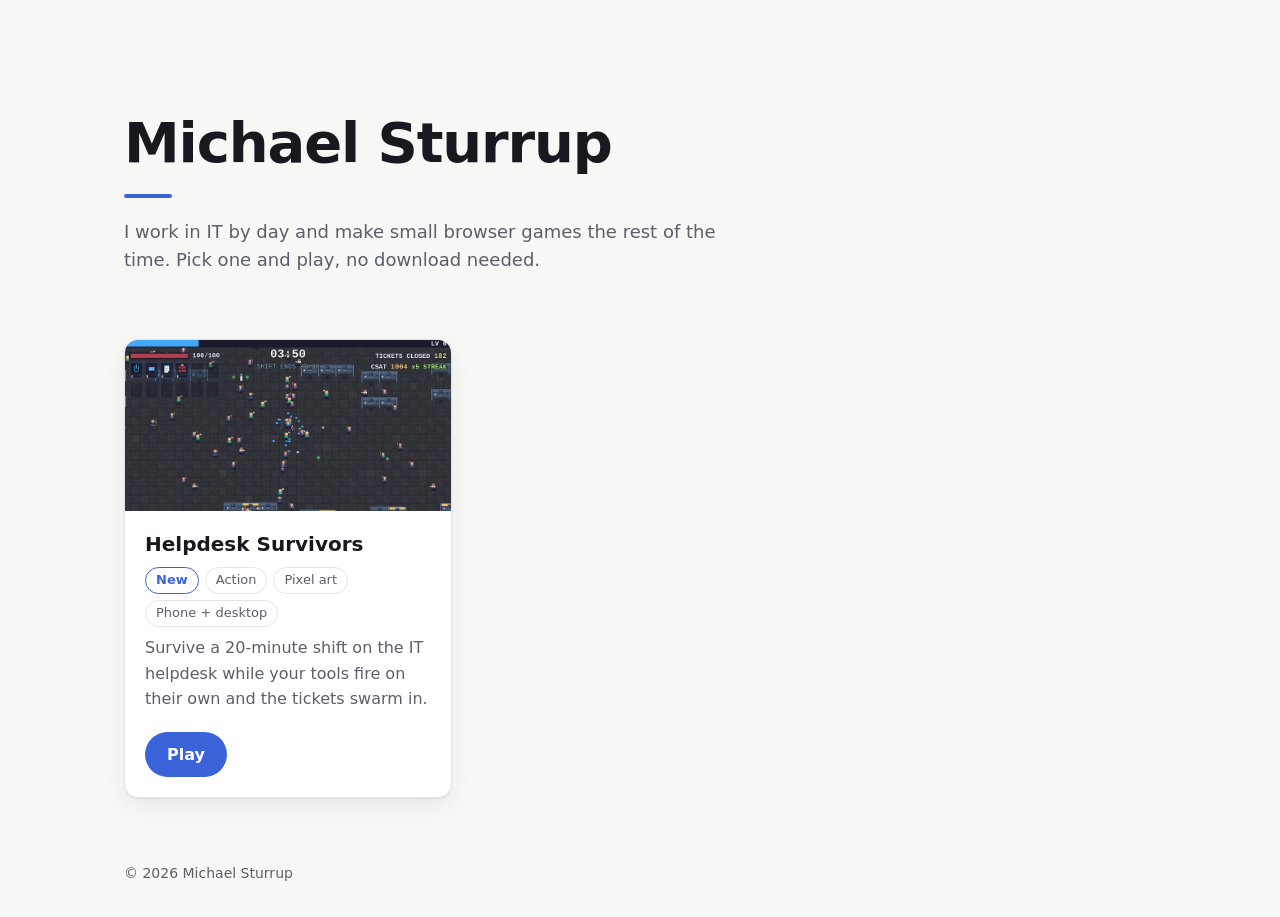
==== index.html @ d241abc6 "Game portal landing page for michaelsturrup.com Cards are built from games.json; README explains add" ====
<!doctype html>
<html lang="en">
<head>
  <meta charset="utf-8">
  <meta name="viewport" content="width=device-width, initial-scale=1">
  <meta http-equiv="Content-Security-Policy" content="default-src 'self'; img-src 'self'; style-src 'self'; script-src 'self'; connect-src 'self'; object-src 'none'; base-uri 'none'; form-action 'none'">
  <title>Michael Sturrup · Games</title>
  <meta name="description" content="Small browser games by Michael Sturrup. Pick one and play, no download needed.">
  <link rel="canonical" href="https://michaelsturrup.com/">
  <meta name="color-scheme" content="light dark">
  <meta name="theme-color" content="#f7f7f5" media="(prefers-color-scheme: light)">
  <meta name="theme-color" content="#121419" media="(prefers-color-scheme: dark)">
  <link rel="icon" href="/favicon.svg" type="image/svg+xml">
  <link rel="apple-touch-icon" href="/apple-touch-icon.png">

  <meta property="og:type" content="website">
  <meta property="og:site_name" content="Michael Sturrup">
  <meta property="og:title" content="Michael Sturrup · Games">
  <meta property="og:description" content="Small browser games by Michael Sturrup. Pick one and play, no download needed.">
  <meta property="og:url" content="https://michaelsturrup.com/">
  <meta property="og:image" content="https://michaelsturrup.com/og-image.jpg">
  <meta property="og:image:width" content="1200">
  <meta property="og:image:height" content="630">
  <meta property="og:image:alt" content="Michael Sturrup's games, with a screenshot of Helpdesk Survivors">
  <meta name="twitter:card" content="summary_large_image">
  <meta name="twitter:title" content="Michael Sturrup · Games">
  <meta name="twitter:description" content="Small browser games by Michael Sturrup. Pick one and play, no download needed.">
  <meta name="twitter:image" content="https://michaelsturrup.com/og-image.jpg">

  <link rel="stylesheet" href="/style.css">
  <link rel="preload" href="/games.json" as="fetch" crossorigin>
  <script src="/app.js" defer></script>
</head>
<body>
  <header class="site-header">
    <h1>Michael Sturrup</h1>
    <p class="tagline">I work in IT by day and make small browser games the rest of the time. Pick one and play, no download needed.</p>
  </header>

  <main>
    <h2 class="visually-hidden">Games</h2>
    <ul class="games" id="games" aria-live="polite">
      <!-- app.js fills this from games.json. -->
    </ul>
    <noscript>
      <ul class="games">
        <li class="card">
          <a class="thumb" href="https://game.michaelsturrup.com/" tabindex="-1" aria-hidden="true"><img src="/images/helpdesk-survivors.webp" alt="" width="800" height="420"></a>
          <div class="body">
            <h3>Helpdesk Survivors</h3>
            <p>Survive a 20-minute shift on the IT helpdesk.</p>
            <a class="play" href="https://game.michaelsturrup.com/">Play<span class="visually-hidden"> Helpdesk Survivors</span></a>
          </div>
        </li>
      </ul>
    </noscript>
  </main>

  <footer class="site-footer">
    <p>© <span id="year">2026</span> Michael Sturrup</p>
  </footer>
</body>
</html>
---- style.css ----
/* One accent colour; light and dark follow the device setting. */
:root {
  --bg: #f7f7f5;
  --surface: #ffffff;
  --text: #17191f;
  --muted: #5a5f6b;
  --border: #e3e4e8;
  --accent: #3b63d9;
  --accent-text: #ffffff;
  --shadow: 0 1px 2px rgb(16 18 24 / 6%), 0 8px 24px rgb(16 18 24 / 6%);
  --radius: 14px;
  color-scheme: light dark;
}

@media (prefers-color-scheme: dark) {
  :root {
    --bg: #121419;
    --surface: #1b1e25;
    --text: #eef0f4;
    --muted: #a3a9b6;
    --border: #2c303a;
    --accent: #8aa8ff;
    --accent-text: #0d1220;
    --shadow: none;
  }
}

*, *::before, *::after { box-sizing: border-box; }

html { -webkit-text-size-adjust: 100%; }

body {
  margin: 0;
  background: var(--bg);
  color: var(--text);
  font: 400 1rem/1.6 system-ui, -apple-system, "Segoe UI", Roboto, "Helvetica Neue", Arial, sans-serif;
  display: flex;
  flex-direction: column;
  min-height: 100vh;
  min-height: 100dvh;
}

.site-header, main, .site-footer {
  width: 100%;
  max-width: 1080px;
  margin: 0 auto;
  padding: 0 24px;
}

.site-header { padding-top: clamp(48px, 10vw, 112px); padding-bottom: clamp(32px, 6vw, 64px); }

h1 {
  margin: 0;
  font-size: clamp(2.25rem, 6vw, 3.5rem);
  line-height: 1.1;
  letter-spacing: -0.02em;
}

h1::after {
  content: "";
  display: block;
  width: 48px;
  height: 4px;
  margin-top: 20px;
  border-radius: 2px;
  background: var(--accent);
}

.tagline { margin: 20px 0 0; max-width: 38rem; color: var(--muted); font-size: 1.125rem; }

main { flex: 1; }

.games {
  list-style: none;
  margin: 0;
  padding: 0;
  display: grid;
  grid-template-columns: repeat(auto-fill, minmax(min(100%, 300px), 1fr));
  gap: 24px;
}

.card {
  display: flex;
  flex-direction: column;
  overflow: hidden;
  background: var(--surface);
  border: 1px solid var(--border);
  border-radius: var(--radius);
  box-shadow: var(--shadow);
}

.thumb {
  display: block;
  aspect-ratio: 40 / 21;
  background: var(--border);
  overflow: hidden;
}

.thumb img {
  display: block;
  width: 100%;
  height: 100%;
  object-fit: cover;
  transition: transform 0.25s ease;
}

a.thumb:hover img { transform: scale(1.03); }

.body { display: flex; flex-direction: column; flex: 1; padding: 20px; }

.body h3 { margin: 0; font-size: 1.25rem; line-height: 1.3; }

.body p { margin: 8px 0 20px; color: var(--muted); flex: 1; }

.tags { list-style: none; display: flex; flex-wrap: wrap; gap: 6px; margin: 10px 0 0; padding: 0; }

.tag {
  padding: 2px 10px;
  border: 1px solid var(--border);
  border-radius: 999px;
  color: var(--muted);
  font-size: 0.8125rem;
}

.tag.status { border-color: var(--accent); color: var(--accent); font-weight: 600; }

.play {
  align-self: flex-start;
  display: inline-flex;
  align-items: center;
  gap: 8px;
  min-height: 44px;
  padding: 10px 22px;
  border-radius: 999px;
  background: var(--accent);
  color: var(--accent-text);
  font-weight: 600;
  text-decoration: none;
}

.play:hover { filter: brightness(1.08); }

.play[aria-disabled="true"] {
  background: transparent;
  border: 1px dashed var(--border);
  color: var(--muted);
  cursor: default;
  filter: none;
}

a:focus-visible {
  outline: 3px solid var(--accent);
  outline-offset: 3px;
}

.thumb:focus-visible { outline-offset: -3px; }

.message { color: var(--muted); }

.site-footer { padding-top: 64px; padding-bottom: 32px; color: var(--muted); font-size: 0.875rem; }

.site-footer p { margin: 0; }

.visually-hidden {
  position: absolute !important;
  width: 1px;
  height: 1px;
  overflow: hidden;
  clip: rect(0 0 0 0);
  white-space: nowrap;
}

@media (max-width: 480px) {
  .site-header, main, .site-footer { padding-left: 16px; padding-right: 16px; }
  .games { gap: 16px; }
}

@media (prefers-reduced-motion: reduce) {
  .thumb img { transition: none; }
  a.thumb:hover img { transform: none; }
}

/* 404 page */
.not-found { text-align: left; }
.not-found .play { margin-top: 8px; }
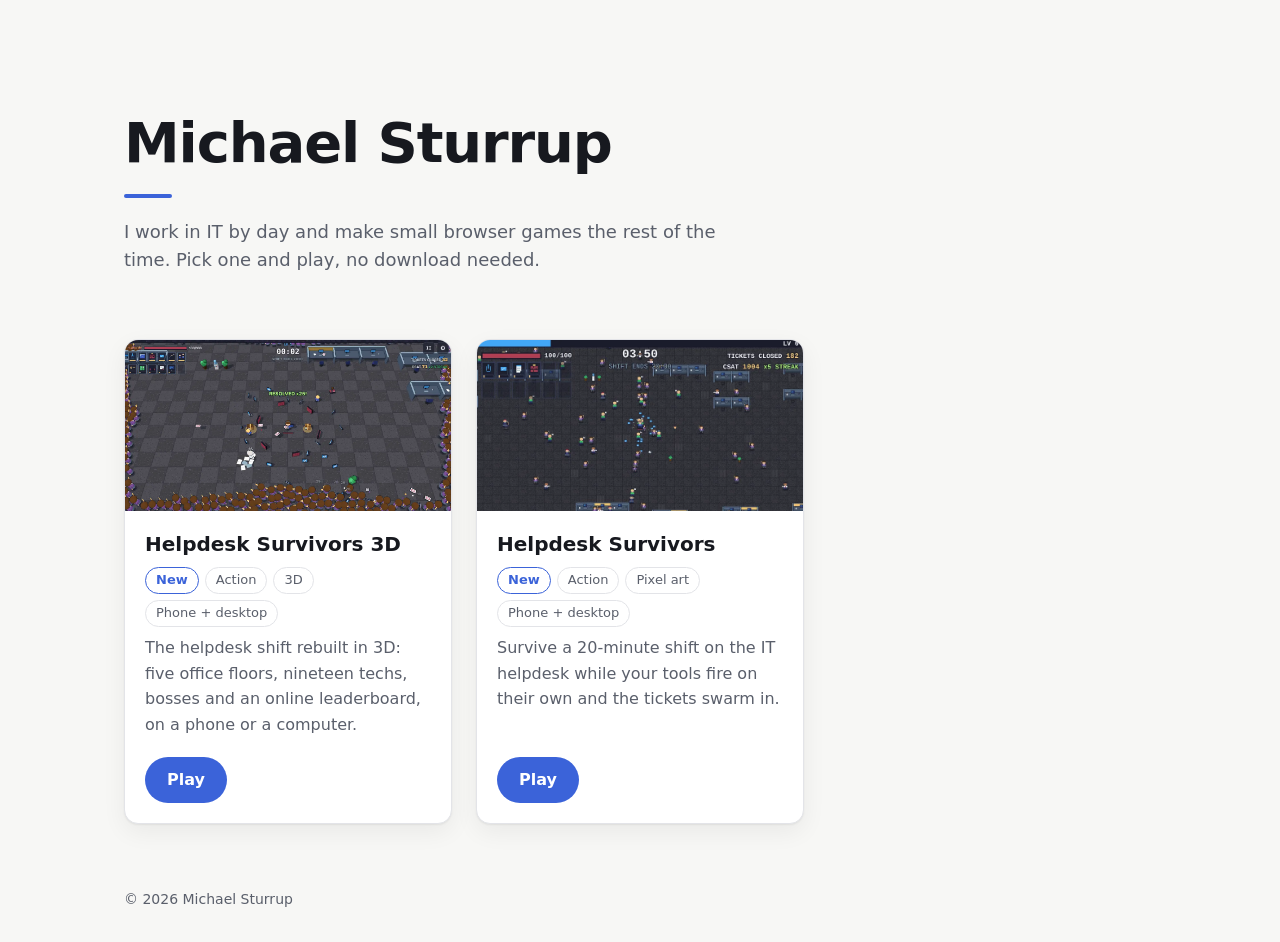
==== commit 3e0af124: "Add Helpdesk Survivors 3D to the games A new card first in the list (games.json and the no-script fa" ====
--- a/index.html
+++ b/index.html
@@ -45,6 +45,14 @@
     <noscript>
       <ul class="games">
         <li class="card">
+          <a class="thumb" href="https://michaelsturrup.com/HelpDeskSurvivors3D/" tabindex="-1" aria-hidden="true"><img src="/images/helpdesk-survivors-3d.webp" alt="" width="800" height="420"></a>
+          <div class="body">
+            <h3>Helpdesk Survivors 3D</h3>
+            <p>The helpdesk shift, rebuilt in 3D.</p>
+            <a class="play" href="https://michaelsturrup.com/HelpDeskSurvivors3D/">Play<span class="visually-hidden"> Helpdesk Survivors 3D</span></a>
+          </div>
+        </li>
+        <li class="card">
           <a class="thumb" href="https://game.michaelsturrup.com/" tabindex="-1" aria-hidden="true"><img src="/images/helpdesk-survivors.webp" alt="" width="800" height="420"></a>
           <div class="body">
             <h3>Helpdesk Survivors</h3>
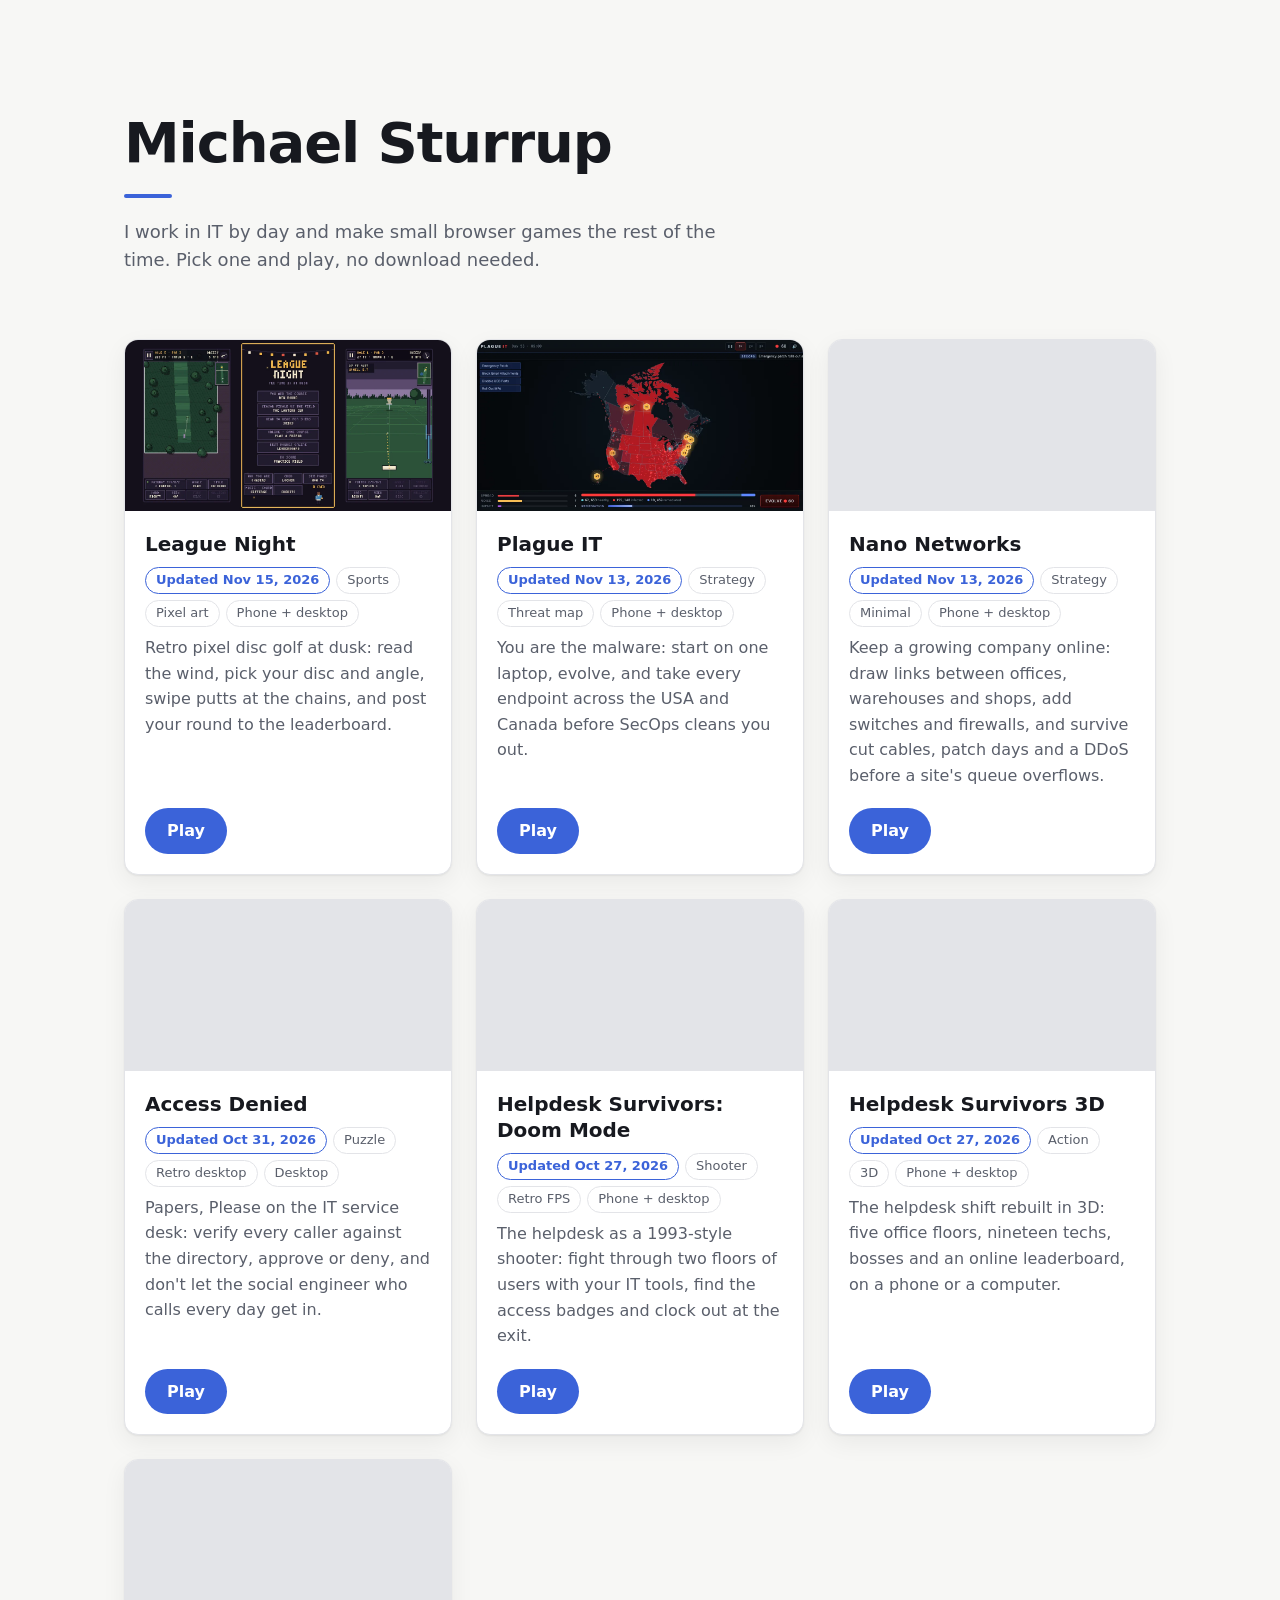
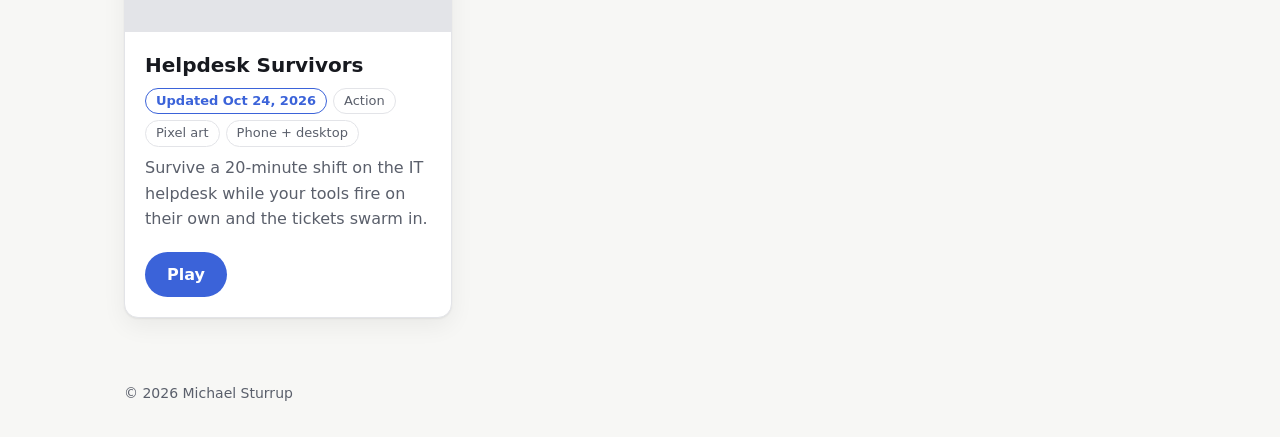
==== commit 7d81f1c5: "Show each game's last-updated date in place of the New badge Cards now show "Updated <date>" from ga" ====
--- a/index.html
+++ b/index.html
@@ -3,7 +3,7 @@
 <head>
   <meta charset="utf-8">
   <meta name="viewport" content="width=device-width, initial-scale=1">
-  <meta http-equiv="Content-Security-Policy" content="default-src 'self'; img-src 'self'; style-src 'self'; script-src 'self'; connect-src 'self'; object-src 'none'; base-uri 'none'; form-action 'none'">
+  <meta http-equiv="Content-Security-Policy" content="default-src 'self'; img-src 'self'; style-src 'self'; script-src 'self'; connect-src 'self' https://api.github.com; object-src 'none'; base-uri 'none'; form-action 'none'">
   <title>Michael Sturrup · Games</title>
   <meta name="description" content="Small browser games by Michael Sturrup. Pick one and play, no download needed.">
   <link rel="canonical" href="https://michaelsturrup.com/">
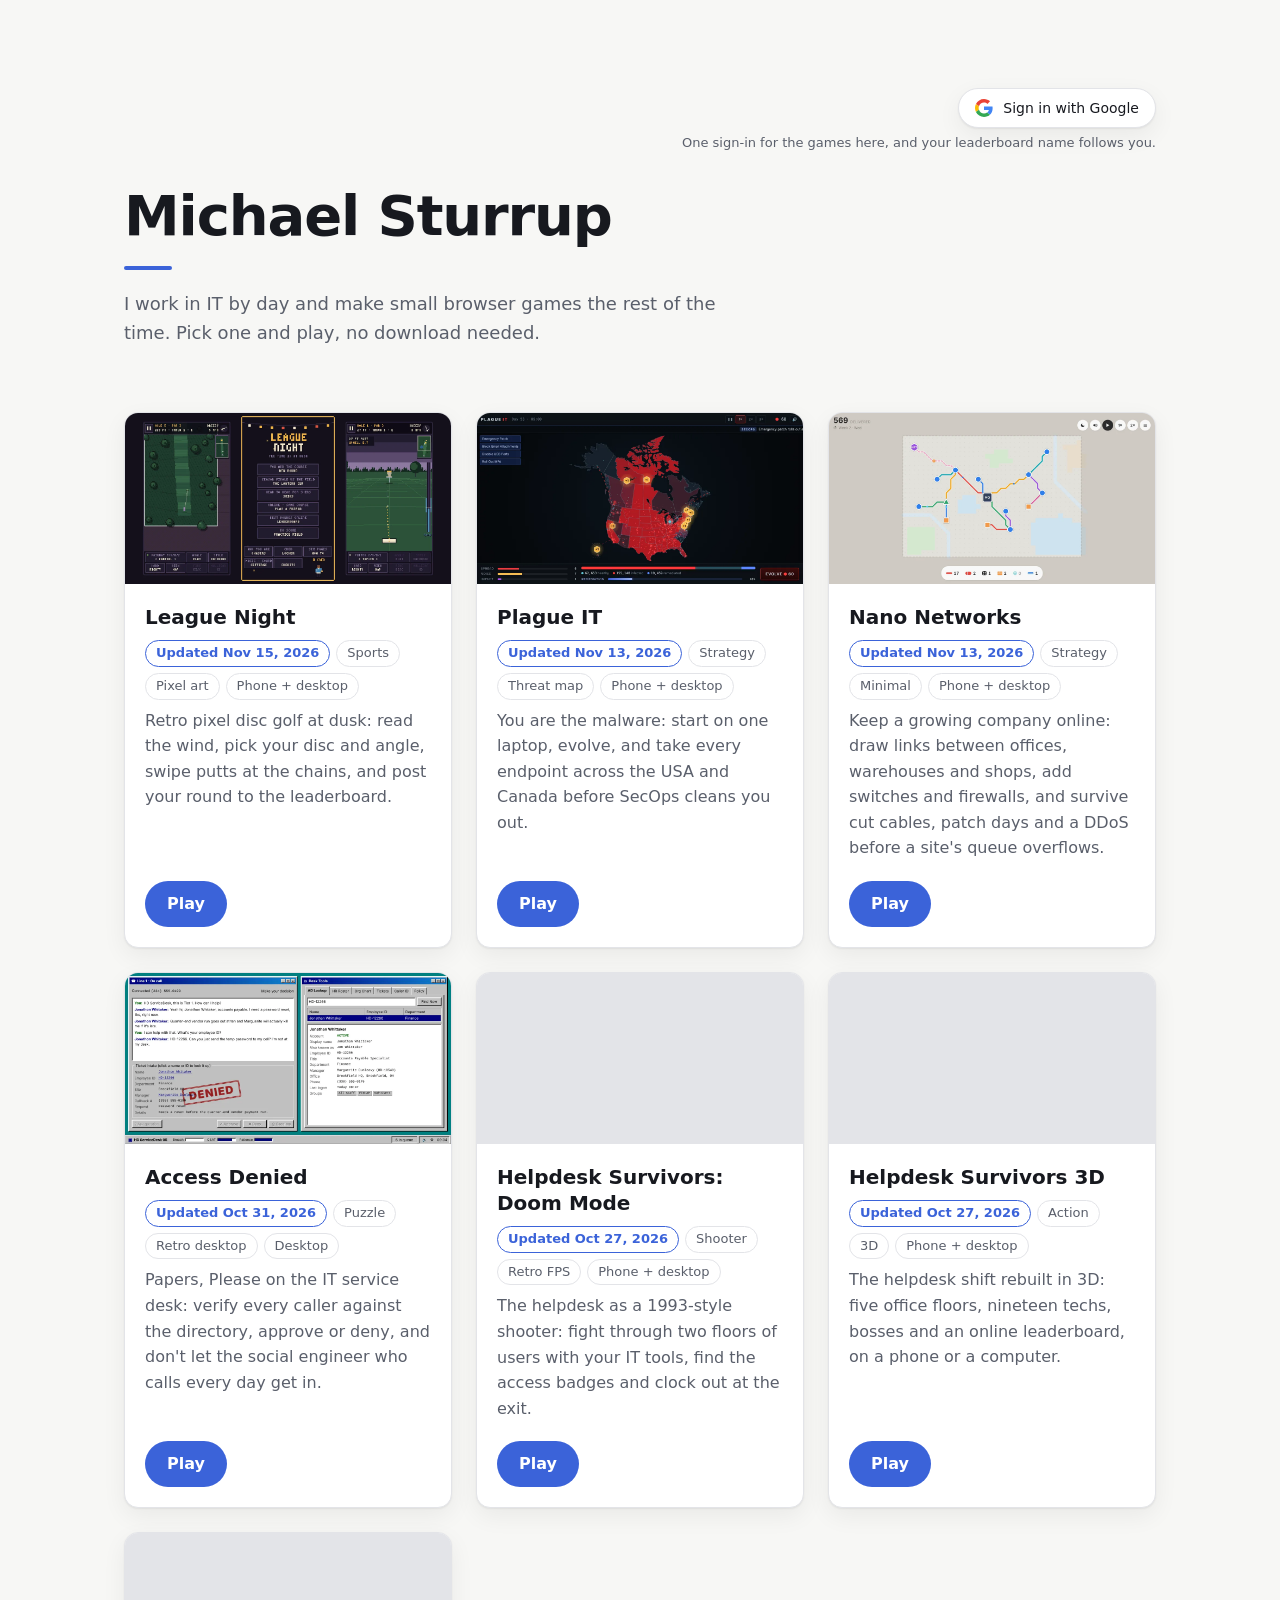
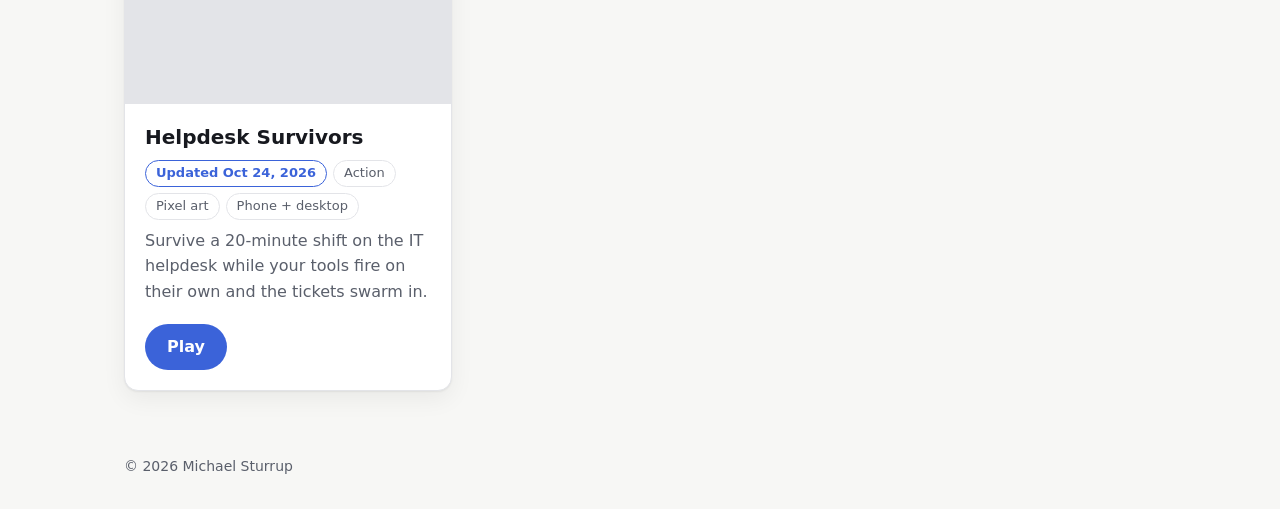
==== commit ad1fc06b: "Add a site-wide Sign in with Google to the main page The main page gets a Sign in with Google button" ====
--- a/index.html
+++ b/index.html
@@ -3,7 +3,7 @@
 <head>
   <meta charset="utf-8">
   <meta name="viewport" content="width=device-width, initial-scale=1">
-  <meta http-equiv="Content-Security-Policy" content="default-src 'self'; img-src 'self'; style-src 'self'; script-src 'self'; connect-src 'self' https://api.github.com; object-src 'none'; base-uri 'none'; form-action 'none'">
+  <meta http-equiv="Content-Security-Policy" content="default-src 'self'; img-src 'self'; style-src 'self'; script-src 'self'; connect-src 'self' https://api.github.com https://abeqdmurddrkrqbnfylb.supabase.co; object-src 'none'; base-uri 'none'; form-action 'none'">
   <title>Michael Sturrup · Games</title>
   <meta name="description" content="Small browser games by Michael Sturrup. Pick one and play, no download needed.">
   <link rel="canonical" href="https://michaelsturrup.com/">
@@ -30,9 +30,11 @@
   <link rel="stylesheet" href="/style.css">
   <link rel="preload" href="/games.json" as="fetch" crossorigin>
   <script src="/app.js" defer></script>
+  <script src="/account.js" defer></script>
 </head>
 <body>
   <header class="site-header">
+    <div class="account" id="account" aria-label="Your account" role="region" hidden></div>
     <h1>Michael Sturrup</h1>
     <p class="tagline">I work in IT by day and make small browser games the rest of the time. Pick one and play, no download needed.</p>
   </header>
--- a/style.css
+++ b/style.css
@@ -180,6 +180,115 @@
   a.thumb:hover img { transform: none; }
 }
 
+/* Account: Google sign-in shared by the games on this site (account.js). */
+.site-header { position: relative; }
+
+.account {
+  display: flex;
+  flex-wrap: wrap;
+  align-items: center;
+  justify-content: flex-end;
+  gap: 6px 14px;
+  max-width: 32rem;
+  margin: -24px 0 32px auto;
+  font-size: 0.875rem;
+  text-align: right;
+}
+
+.account[hidden] { display: none; }
+
+.account p { margin: 0; }
+
+.account-note { flex-basis: 100%; color: var(--muted); font-size: 0.8125rem; line-height: 1.4; }
+
+.account-error { color: #c0392b; }
+
+@media (prefers-color-scheme: dark) { .account-error { color: #ff8a7a; } }
+
+.account button {
+  font: inherit;
+  cursor: pointer;
+}
+
+.google {
+  display: inline-flex;
+  align-items: center;
+  gap: 10px;
+  min-height: 40px;
+  padding: 8px 16px;
+  border: 1px solid var(--border);
+  border-radius: 999px;
+  background: var(--surface);
+  color: var(--text);
+  font-weight: 600;
+  box-shadow: var(--shadow);
+}
+
+.google:hover { border-color: var(--accent); }
+
+.badge {
+  display: inline-flex;
+  align-items: center;
+  gap: 4px;
+  padding: 4px 12px;
+  border: 1px solid var(--accent);
+  border-radius: 999px;
+  color: var(--muted);
+}
+
+.badge strong { color: var(--text); font-weight: 600; overflow-wrap: anywhere; }
+
+.link {
+  padding: 4px 2px;
+  border: 0;
+  background: none;
+  color: var(--accent);
+  text-decoration: underline;
+  text-underline-offset: 3px;
+}
+
+.name-form {
+  flex-basis: 100%;
+  display: flex;
+  flex-wrap: wrap;
+  align-items: center;
+  justify-content: flex-end;
+  gap: 6px 8px;
+}
+
+.name-form label { flex-basis: 100%; color: var(--muted); }
+
+.name-form input {
+  width: 12rem;
+  min-height: 40px;
+  padding: 6px 12px;
+  border: 1px solid var(--border);
+  border-radius: 10px;
+  background: var(--surface);
+  color: var(--text);
+  font: inherit;
+}
+
+.small {
+  min-height: 40px;
+  padding: 6px 16px;
+  border: 0;
+  border-radius: 999px;
+  background: var(--accent);
+  color: var(--accent-text);
+  font-weight: 600;
+}
+
+.account button:focus-visible, .name-form input:focus-visible {
+  outline: 3px solid var(--accent);
+  outline-offset: 2px;
+}
+
+@media (max-width: 640px) {
+  .account { max-width: none; margin: -24px 0 28px; justify-content: flex-start; text-align: left; }
+  .name-form { justify-content: flex-start; }
+}
+
 /* 404 page */
 .not-found { text-align: left; }
 .not-found .play { margin-top: 8px; }
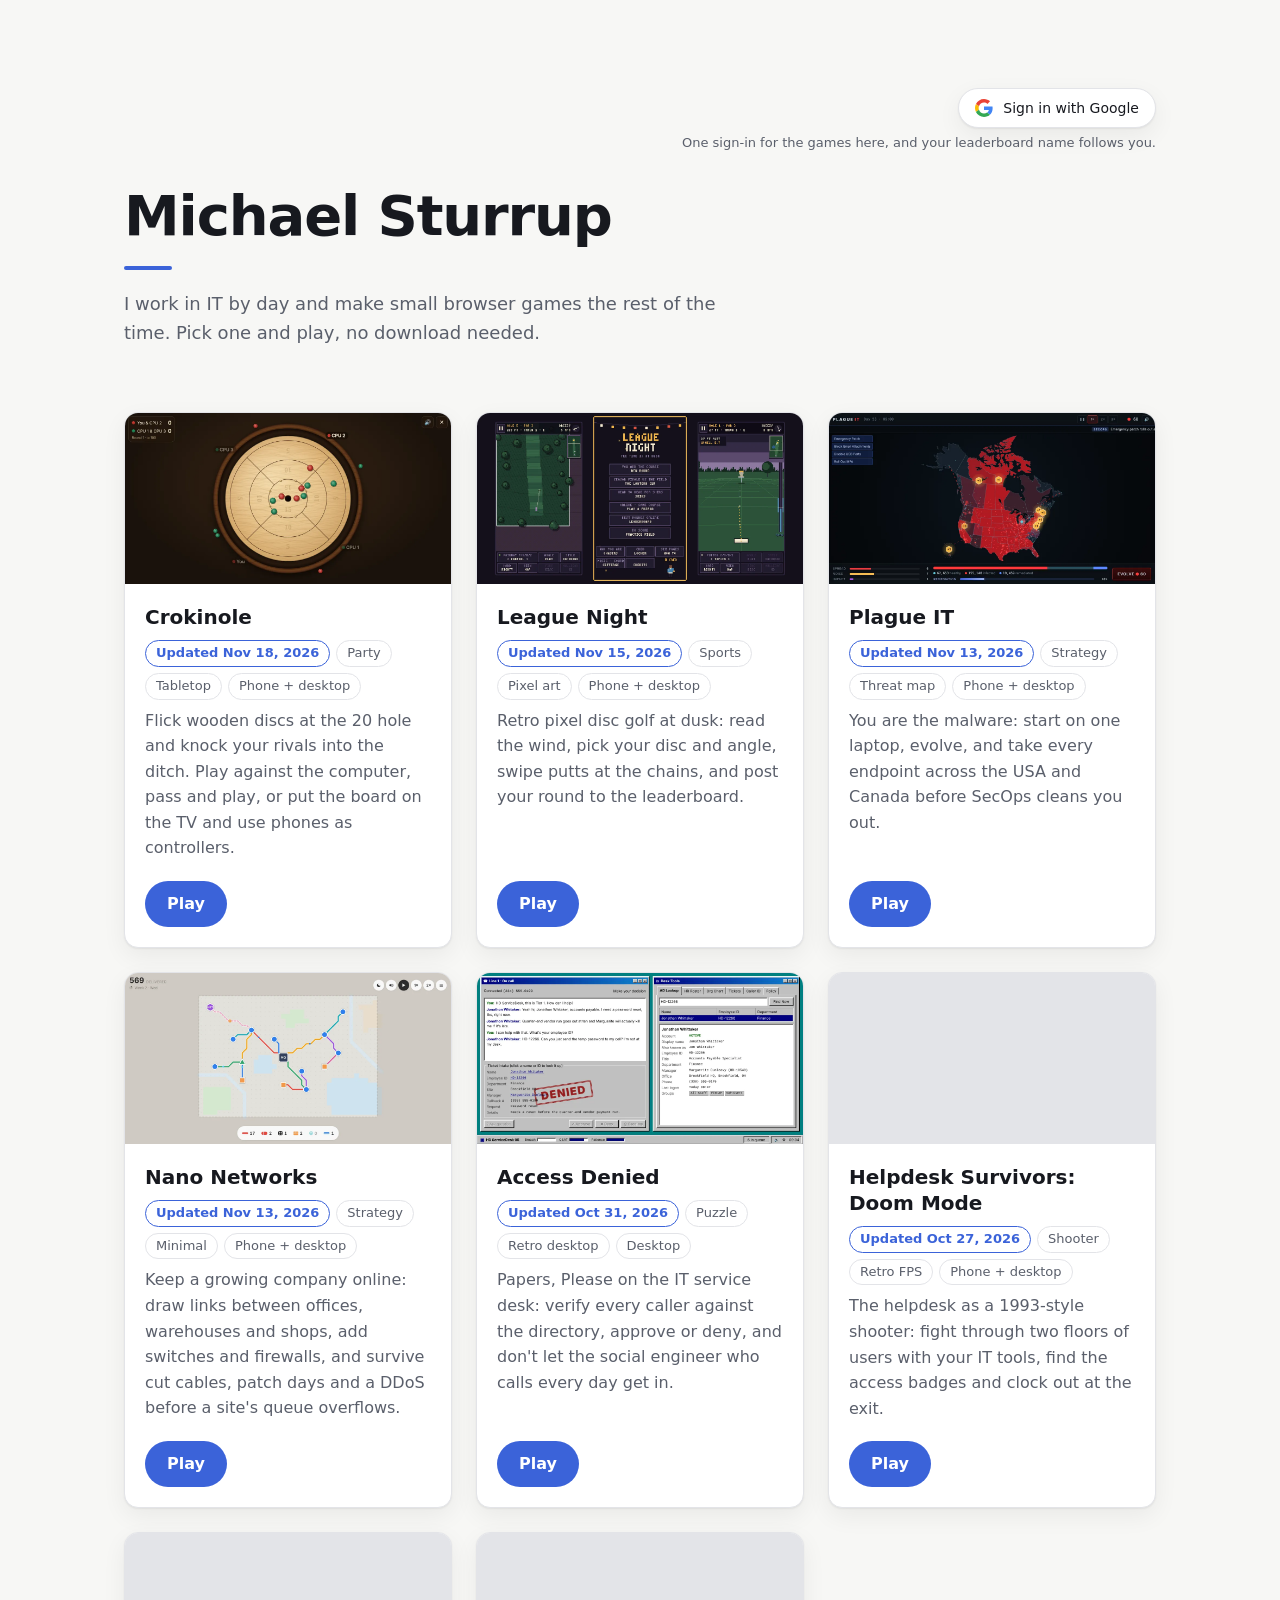
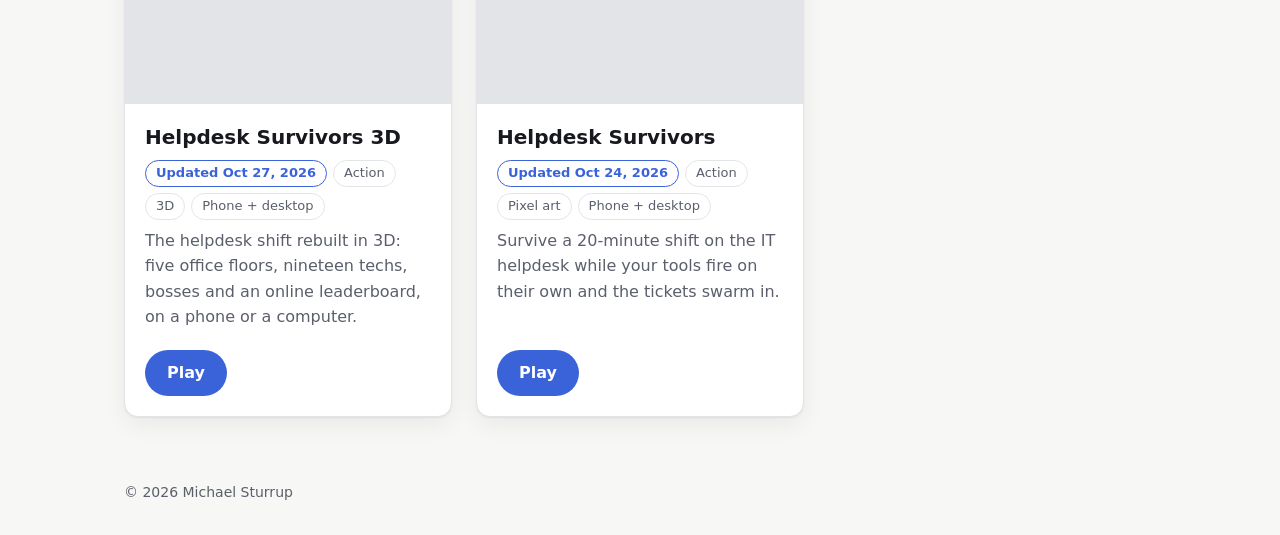
==== commit b17e0ee8: "Live player counts, visit counter and a stats page live.js listens on the Supabase presence channel " ====
--- a/index.html
+++ b/index.html
@@ -3,7 +3,7 @@
 <head>
   <meta charset="utf-8">
   <meta name="viewport" content="width=device-width, initial-scale=1">
-  <meta http-equiv="Content-Security-Policy" content="default-src 'self'; img-src 'self'; style-src 'self'; script-src 'self'; connect-src 'self' https://api.github.com https://abeqdmurddrkrqbnfylb.supabase.co; object-src 'none'; base-uri 'none'; form-action 'none'">
+  <meta http-equiv="Content-Security-Policy" content="default-src 'self'; img-src 'self'; style-src 'self'; script-src 'self'; connect-src 'self' https://api.github.com https://abeqdmurddrkrqbnfylb.supabase.co wss://abeqdmurddrkrqbnfylb.supabase.co; object-src 'none'; base-uri 'none'; form-action 'none'">
   <title>Michael Sturrup · Games</title>
   <meta name="description" content="Small browser games by Michael Sturrup. Pick one and play, no download needed.">
   <link rel="canonical" href="https://michaelsturrup.com/">
@@ -29,6 +29,7 @@
 
   <link rel="stylesheet" href="/style.css">
   <link rel="preload" href="/games.json" as="fetch" crossorigin>
+  <script src="/live.js" data-page="home" defer></script>
   <script src="/app.js" defer></script>
   <script src="/account.js" defer></script>
 </head>
@@ -67,6 +68,7 @@
   </main>
 
   <footer class="site-footer">
+    <p class="live-stats" id="live-stats" hidden><span class="playing" hidden><span class="dot" aria-hidden="true"></span><span></span></span><span class="sep" aria-hidden="true" hidden> · </span><span class="visits" hidden></span></p>
     <p>© <span id="year">2026</span> Michael Sturrup</p>
   </footer>
 </body>
--- a/style.css
+++ b/style.css
@@ -7,6 +7,7 @@
   --border: #e3e4e8;
   --accent: #3b63d9;
   --accent-text: #ffffff;
+  --live: #1f9d55;
   --shadow: 0 1px 2px rgb(16 18 24 / 6%), 0 8px 24px rgb(16 18 24 / 6%);
   --radius: 14px;
   color-scheme: light dark;
@@ -21,6 +22,7 @@
     --border: #2c303a;
     --accent: #8aa8ff;
     --accent-text: #0d1220;
+  --live: #4ade80;
     --shadow: none;
   }
 }
@@ -161,6 +163,24 @@
 
 .site-footer p { margin: 0; }
 
+.live-stats { margin-bottom: 8px !important; }
+
+.live-stats .dot, .tag.live::before {
+  display: inline-block;
+  width: 8px;
+  height: 8px;
+  margin-right: 6px;
+  border-radius: 50%;
+  background: var(--live);
+  vertical-align: 0.05em;
+}
+
+.tag.live::before { content: ""; }
+
+.tag.live { border-color: var(--live); color: var(--text); font-weight: 600; }
+
+.live-stats[hidden], .live-stats [hidden] { display: none !important; }
+
 .visually-hidden {
   position: absolute !important;
   width: 1px;
@@ -292,3 +312,23 @@
 /* 404 page */
 .not-found { text-align: left; }
 .not-found .play { margin-top: 8px; }
+
+/* ---- Stats page (stats/) ------------------------------------------------------- */
+
+.stats { display: grid; gap: 40px; }
+.stats h2 { margin: 0 0 12px; font-size: 1.125rem; display: flex; align-items: center; gap: 10px; }
+.stats .big { margin: 0; font-size: 2rem; font-weight: 700; letter-spacing: -0.01em; }
+.stats .muted { margin: 0; color: var(--muted); font-size: 0.875rem; }
+.stats .kpis { display: flex; gap: 40px; margin-bottom: 16px; }
+.live-dot { width: 10px; height: 10px; border-radius: 50%; background: var(--border); }
+.live-dot.on { background: var(--live); }
+.rows { list-style: none; margin: 12px 0 0; padding: 0; max-width: 32rem; }
+.rows li { display: flex; justify-content: space-between; padding: 8px 0; border-bottom: 1px solid var(--border); }
+.table { border-collapse: collapse; width: 100%; max-width: 32rem; font-size: 0.9375rem; }
+.table th, .table td { text-align: right; padding: 8px 0; border-bottom: 1px solid var(--border); font-variant-numeric: tabular-nums; }
+.table th:first-child { text-align: left; font-weight: 500; }
+.table thead th { color: var(--muted); font-weight: 500; font-size: 0.8125rem; }
+.bars { list-style: none; margin: 0; padding: 0; display: flex; align-items: flex-end; gap: 3px; height: 140px; border-bottom: 1px solid var(--border); }
+.bars li { flex: 1; height: 100%; display: flex; align-items: flex-end; }
+.bars span { display: block; width: 100%; height: max(var(--h, 0%), 2px); border-radius: 3px 3px 0 0; background: var(--accent); }
+.site-footer a { color: inherit; }
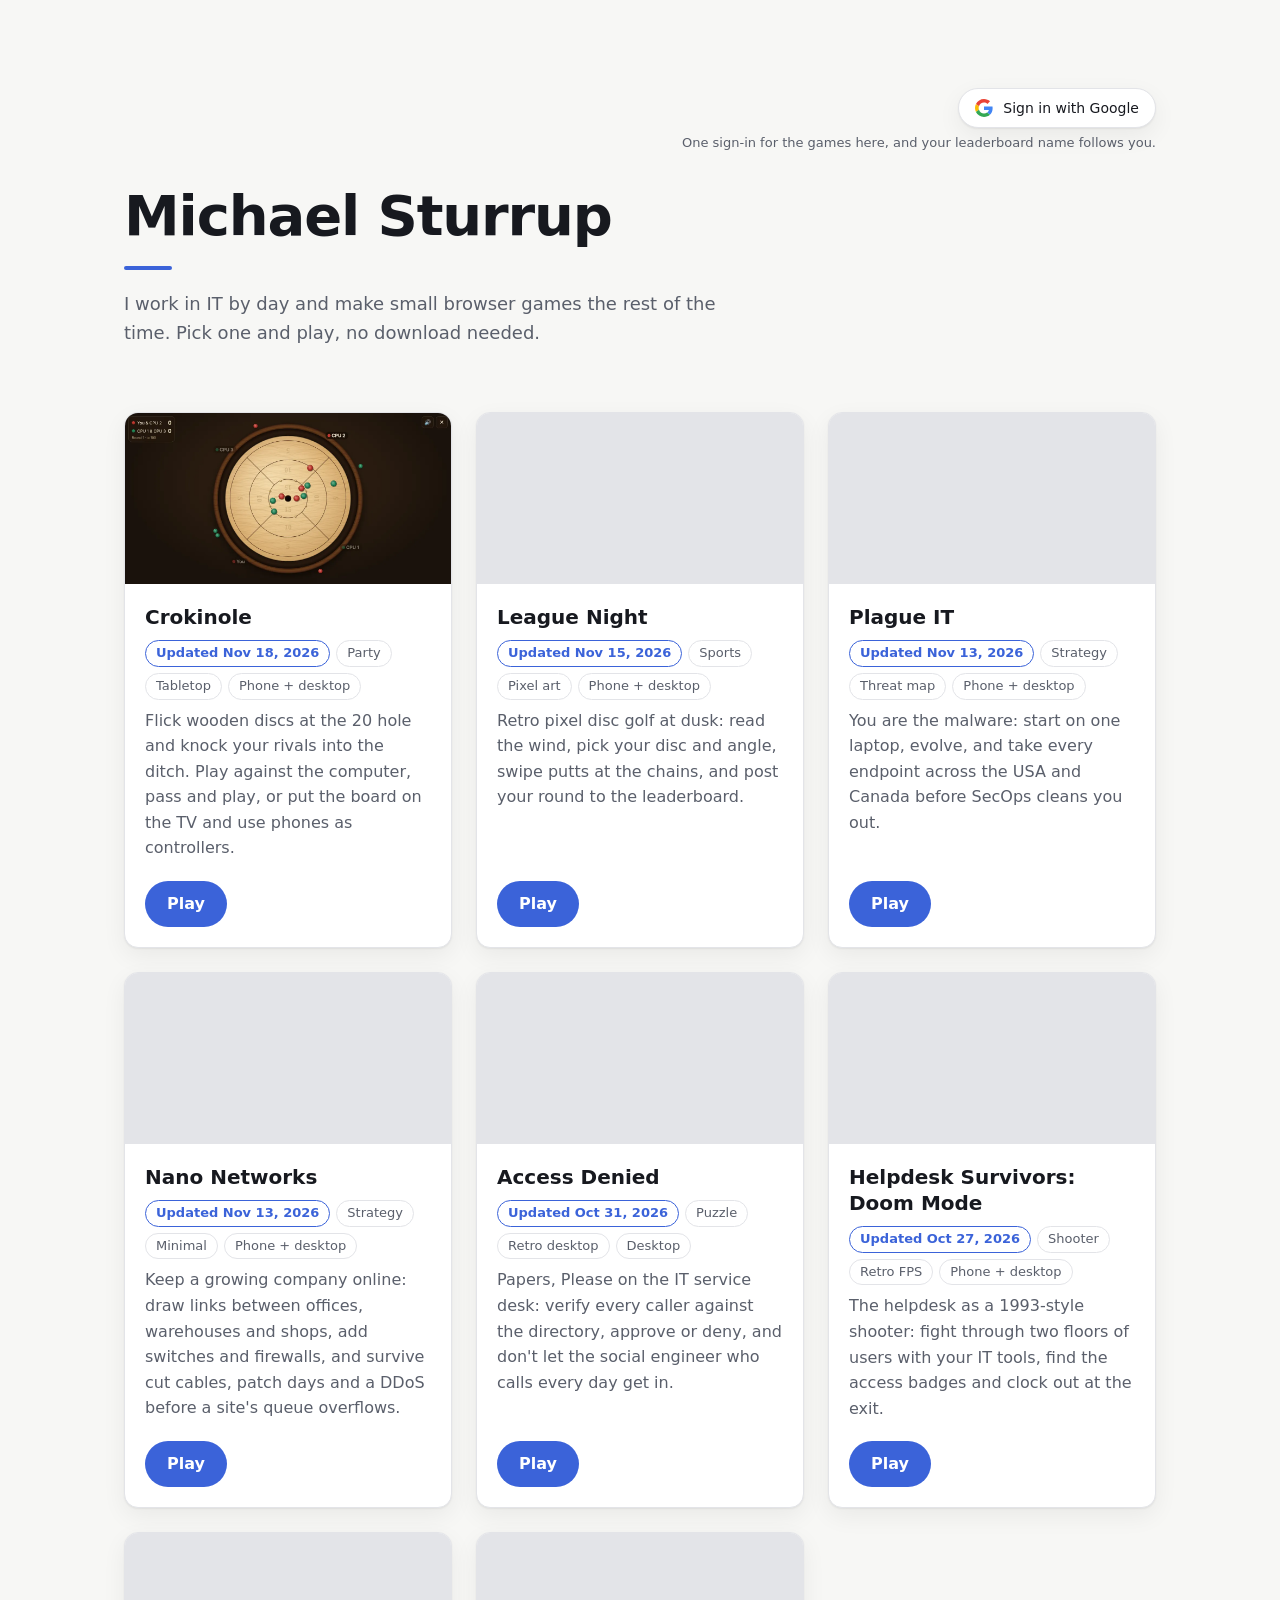
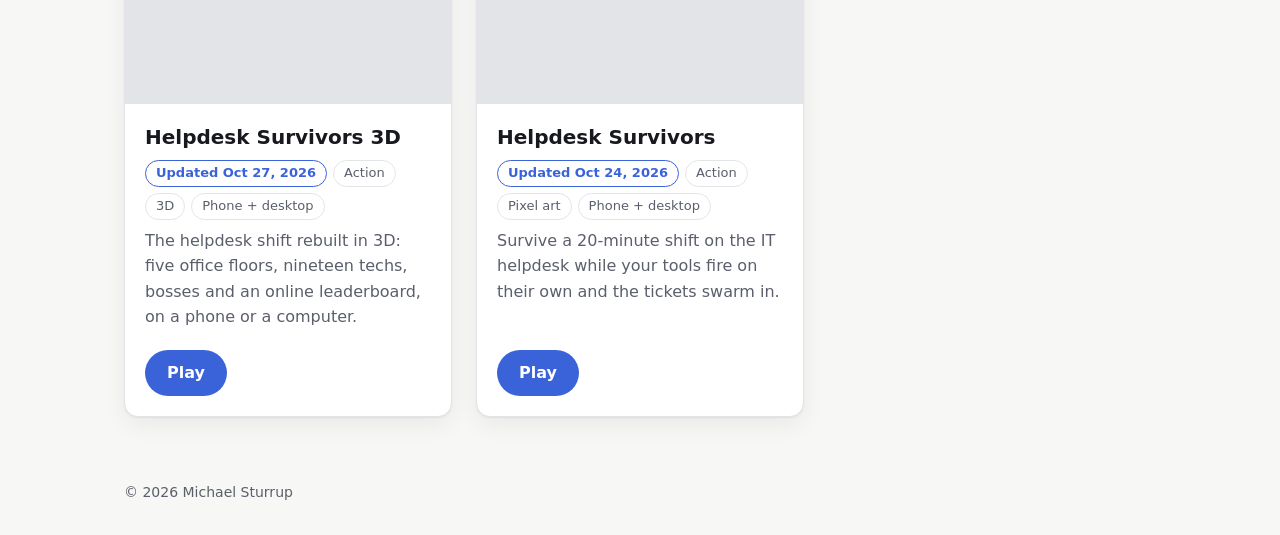
==== commit 74f395ab: "Always-on player counts: site total under the header, a pill on every card - "N people playing now" " ====
--- a/index.html
+++ b/index.html
@@ -38,6 +38,7 @@
     <div class="account" id="account" aria-label="Your account" role="region" hidden></div>
     <h1>Michael Sturrup</h1>
     <p class="tagline">I work in IT by day and make small browser games the rest of the time. Pick one and play, no download needed.</p>
+    <p class="live-total" id="live-total" aria-live="polite" hidden><span class="dot" aria-hidden="true"></span><span></span></p>
   </header>
 
   <main>
@@ -68,7 +69,7 @@
   </main>
 
   <footer class="site-footer">
-    <p class="live-stats" id="live-stats" hidden><span class="playing" hidden><span class="dot" aria-hidden="true"></span><span></span></span><span class="sep" aria-hidden="true" hidden> · </span><span class="visits" hidden></span></p>
+    <p class="live-visits" id="live-visits" hidden></p>
     <p>© <span id="year">2026</span> Michael Sturrup</p>
   </footer>
 </body>
--- a/style.css
+++ b/style.css
@@ -163,23 +163,37 @@
 
 .site-footer p { margin: 0; }
 
-.live-stats { margin-bottom: 8px !important; }
-
-.live-stats .dot, .tag.live::before {
+.live-visits { margin-bottom: 8px !important; }
+
+.live-total {
+  display: inline-flex;
+  align-items: center;
+  margin: 20px 0 0;
+  padding: 6px 14px;
+  border: 1px solid var(--live);
+  border-radius: 999px;
+  font-weight: 600;
+}
+
+.live-total .dot, .tag.live::before {
+  content: "";
   display: inline-block;
+  flex: none;
   width: 8px;
   height: 8px;
-  margin-right: 6px;
+  margin-right: 8px;
   border-radius: 50%;
   background: var(--live);
-  vertical-align: 0.05em;
-}
-
-.tag.live::before { content: ""; }
+}
+
+.tag.live::before { margin-right: 6px; vertical-align: 0.05em; }
 
 .tag.live { border-color: var(--live); color: var(--text); font-weight: 600; }
 
-.live-stats[hidden], .live-stats [hidden] { display: none !important; }
+.live-total.idle, .tag.live.idle { border-color: var(--border); color: var(--muted); font-weight: 400; }
+.live-total.idle .dot, .tag.live.idle::before { background: var(--muted); opacity: 0.5; }
+
+.live-total[hidden], .live-visits[hidden] { display: none !important; }
 
 .visually-hidden {
   position: absolute !important;
